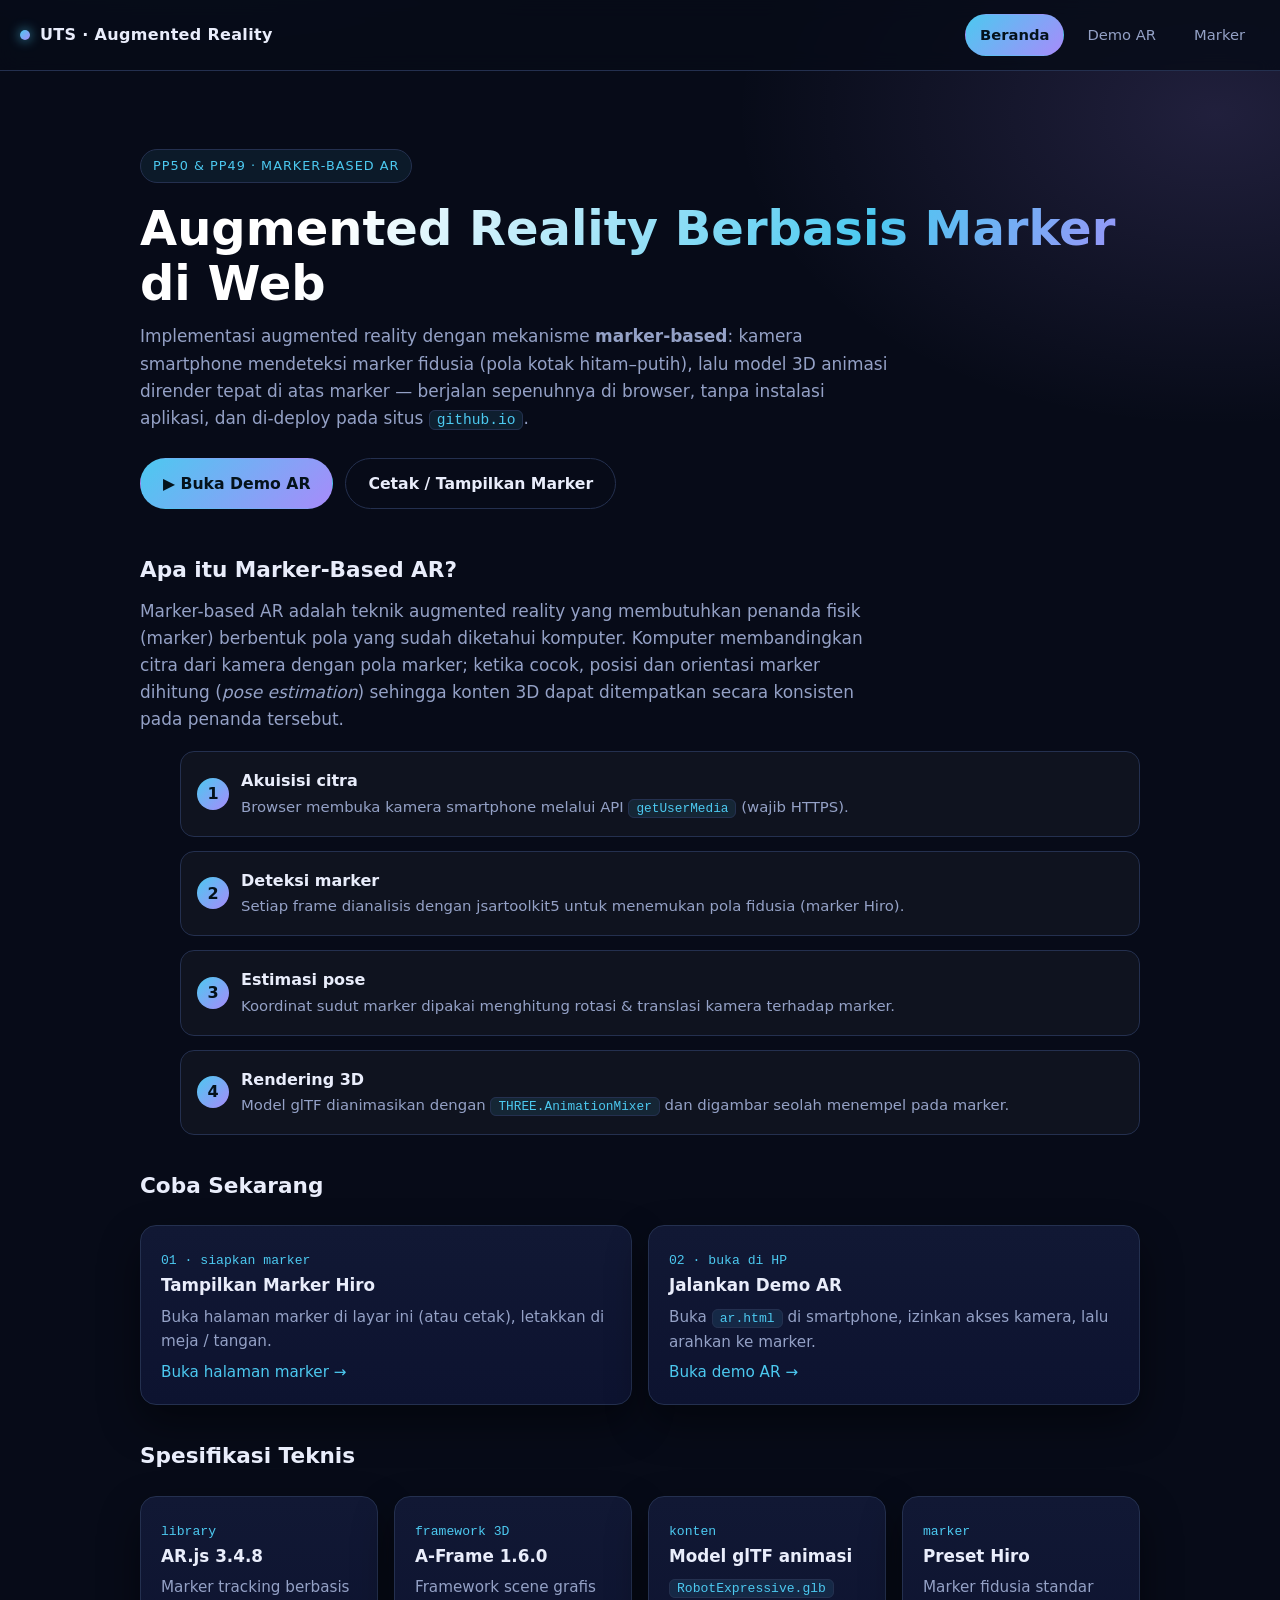
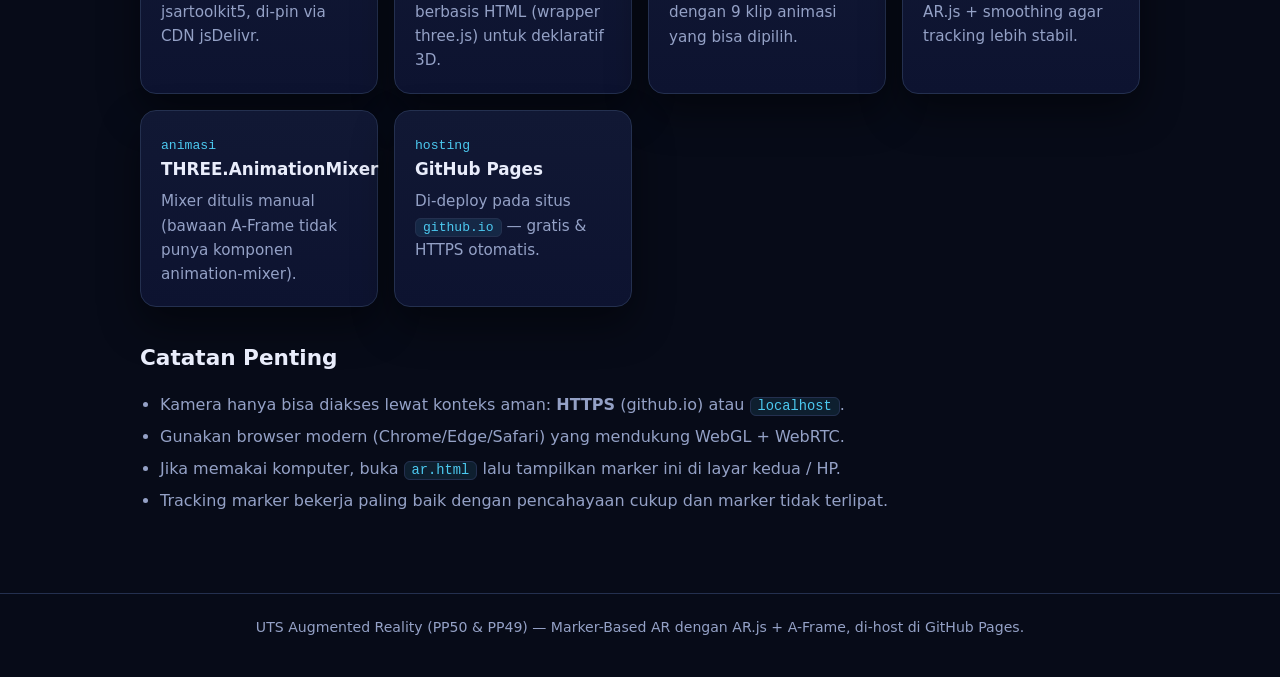
==== index.html @ b1ca07f9 "Implement marker-based AR with AR.js + A-Frame, deploy to GitHub Pages" ====
<!DOCTYPE html>
<html lang="id">
<head>
  <meta charset="utf-8">
  <meta name="viewport" content="width=device-width, initial-scale=1">
  <title>UTS Augmented Reality — Marker-Based AR</title>
  <meta name="description" content="Implementasi augmented reality berbasis marker (marker-based) dengan AR.js dan A-Frame, di-deploy di GitHub Pages.">
  <link rel="stylesheet" href="css/style.css">
</head>
<body>
  <nav class="nav">
    <a class="brand" href="index.html"><span class="dot"></span> UTS · Augmented Reality</a>
    <div class="links">
      <a href="index.html" class="active">Beranda</a>
      <a href="ar.html">Demo AR</a>
      <a href="marker.html">Marker</a>
    </div>
  </nav>

  <main class="wrap">
    <section class="hero">
      <span class="badge">PP50 &amp; PP49 · Marker-Based AR</span>
      <h1>Augmented Reality Berbasis Marker di Web</h1>
      <p class="lead">
        Implementasi augmented reality dengan mekanisme <strong>marker-based</strong>:
        kamera smartphone mendeteksi marker fidusia (pola kotak hitam–putih),
        lalu model 3D animasi dirender tepat di atas marker — berjalan sepenuhnya
        di browser, tanpa instalasi aplikasi, dan di-deploy pada situs
        <code class="inline">github.io</code>.
      </p>

      <div class="cta-row">
        <a class="btn" href="ar.html">▶ Buka Demo AR</a>
        <a class="btn ghost" href="marker.html">Cetak / Tampilkan Marker</a>
      </div>
    </section>

    <h2>Apa itu Marker-Based AR?</h2>
    <p class="lead">
      Marker-based AR adalah teknik augmented reality yang membutuhkan penanda fisik
      (marker) berbentuk pola yang sudah diketahui komputer. Komputer membandingkan
      citra dari kamera dengan pola marker; ketika cocok, posisi dan orientasi marker
      dihitung (<em>pose estimation</em>) sehingga konten 3D dapat ditempatkan secara
      konsisten pada penanda tersebut.
    </p>

    <ol class="steps">
      <li>
        <strong>Akuisisi citra</strong>
        <span>Browser membuka kamera smartphone melalui API <code class="inline">getUserMedia</code> (wajib HTTPS).</span>
      </li>
      <li>
        <strong>Deteksi marker</strong>
        <span>Setiap frame dianalisis dengan jsartoolkit5 untuk menemukan pola fidusia (marker Hiro).</span>
      </li>
      <li>
        <strong>Estimasi pose</strong>
        <span>Koordinat sudut marker dipakai menghitung rotasi &amp; translasi kamera terhadap marker.</span>
      </li>
      <li>
        <strong>Rendering 3D</strong>
        <span>Model glTF dianimasikan dengan <code class="inline">THREE.AnimationMixer</code> dan digambar seolah menempel pada marker.</span>
      </li>
    </ol>

    <h2>Coba Sekarang</h2>
    <div class="grid cols-2">
      <div class="card">
        <span class="k">01 · siapkan marker</span>
        <h3>Tampilkan Marker Hiro</h3>
        <p>Buka halaman marker di layar ini (atau cetak), letakkan di meja / tangan.</p>
        <p><a href="marker.html">Buka halaman marker →</a></p>
      </div>
      <div class="card">
        <span class="k">02 · buka di HP</span>
        <h3>Jalankan Demo AR</h3>
        <p>Buka <code class="inline">ar.html</code> di smartphone, izinkan akses kamera, lalu arahkan ke marker.</p>
        <p><a href="ar.html">Buka demo AR →</a></p>
      </div>
    </div>

    <h2>Spesifikasi Teknis</h2>
    <div class="grid cols-3">
      <div class="card">
        <span class="k">library</span>
        <h3>AR.js 3.4.8</h3>
        <p>Marker tracking berbasis jsartoolkit5, di-pin via CDN jsDelivr.</p>
      </div>
      <div class="card">
        <span class="k">framework 3D</span>
        <h3>A-Frame 1.6.0</h3>
        <p>Framework scene grafis berbasis HTML (wrapper three.js) untuk deklaratif 3D.</p>
      </div>
      <div class="card">
        <span class="k">konten</span>
        <h3>Model glTF animasi</h3>
        <p><code class="inline">RobotExpressive.glb</code> dengan 9 klip animasi yang bisa dipilih.</p>
      </div>
      <div class="card">
        <span class="k">marker</span>
        <h3>Preset Hiro</h3>
        <p>Marker fidusia standar AR.js + smoothing agar tracking lebih stabil.</p>
      </div>
      <div class="card">
        <span class="k">animasi</span>
        <h3>THREE.AnimationMixer</h3>
        <p>Mixer ditulis manual (bawaan A-Frame tidak punya komponen animation-mixer).</p>
      </div>
      <div class="card">
        <span class="k">hosting</span>
        <h3>GitHub Pages</h3>
        <p>Di-deploy pada situs <code class="inline">github.io</code> — gratis &amp; HTTPS otomatis.</p>
      </div>
    </div>

    <h2>Catatan Penting</h2>
    <ul class="plain">
      <li>Kamera hanya bisa diakses lewat konteks aman: <strong>HTTPS</strong> (github.io) atau <code class="inline">localhost</code>.</li>
      <li>Gunakan browser modern (Chrome/Edge/Safari) yang mendukung WebGL + WebRTC.</li>
      <li>Jika memakai komputer, buka <code class="inline">ar.html</code> lalu tampilkan marker ini di layar kedua / HP.</li>
      <li>Tracking marker bekerja paling baik dengan pencahayaan cukup dan marker tidak terlipat.</li>
    </ul>
  </main>

  <footer class="site">
    UTS Augmented Reality (PP50 &amp; PP49) — Marker-Based AR dengan AR.js + A-Frame, di-host di GitHub Pages.
  </footer>
</body>
</html>
---- css/style.css ----
/* UTS AR — Marker-Based Augmented Reality */
:root {
  --bg: #070b18;
  --panel: #111834;
  --panel-2: #0d1330;
  --line: #24304f;
  --text: #e9edfb;
  --muted: #94a1c6;
  --accent: #4cc9f0;
  --accent-2: #a78bfa;
  --ok: #34d399;
  --warn: #fbbf24;
  --danger: #f87171;
  --radius: 16px;
  --shadow: 0 18px 40px rgba(0, 0, 0, 0.45);
}

* { box-sizing: border-box; }

html, body {
  margin: 0;
  padding: 0;
  min-height: 100%;
}

body {
  background:
    radial-gradient(900px 500px at 15% -10%, rgba(76, 201, 240, 0.16), transparent 60%),
    radial-gradient(800px 520px at 95% 5%, rgba(167, 139, 250, 0.16), transparent 60%),
    var(--bg);
  color: var(--text);
  font-family: system-ui, -apple-system, "Segoe UI", Roboto, "Helvetica Neue", Arial, sans-serif;
  line-height: 1.6;
  -webkit-font-smoothing: antialiased;
}

a { color: var(--accent); text-decoration: none; }
a:hover { text-decoration: underline; }

/* ---------- Navigasi ---------- */
.nav {
  position: sticky;
  top: 0;
  z-index: 50;
  display: flex;
  align-items: center;
  gap: 16px;
  padding: 14px 20px;
  background: rgba(7, 11, 24, 0.82);
  backdrop-filter: blur(10px);
  border-bottom: 1px solid var(--line);
}

.nav .brand {
  font-weight: 700;
  letter-spacing: 0.02em;
  color: var(--text);
  display: flex;
  align-items: center;
  gap: 10px;
}

.nav .brand .dot {
  width: 10px;
  height: 10px;
  border-radius: 50%;
  background: linear-gradient(135deg, var(--accent), var(--accent-2));
  box-shadow: 0 0 12px rgba(76, 201, 240, 0.8);
}

.nav .links { margin-left: auto; display: flex; gap: 8px; flex-wrap: wrap; }

.nav .links a {
  padding: 8px 14px;
  border-radius: 999px;
  border: 1px solid transparent;
  color: var(--muted);
  font-size: 0.92rem;
}

.nav .links a:hover { color: var(--text); border-color: var(--line); text-decoration: none; }
.nav .links a.active { color: #04121b; background: linear-gradient(135deg, var(--accent), var(--accent-2)); font-weight: 600; }

/* ---------- Layout umum ---------- */
.wrap { max-width: 1040px; margin: 0 auto; padding: 32px 20px 64px; }

.hero { padding: 46px 0 10px; }

.badge {
  display: inline-block;
  padding: 6px 12px;
  border-radius: 999px;
  border: 1px solid var(--line);
  background: rgba(76, 201, 240, 0.08);
  color: var(--accent);
  font-size: 0.8rem;
  letter-spacing: 0.08em;
  text-transform: uppercase;
}

h1 {
  font-size: clamp(1.9rem, 4.5vw, 3rem);
  line-height: 1.15;
  margin: 18px 0 12px;
  background: linear-gradient(120deg, #fff 20%, var(--accent) 70%, var(--accent-2));
  -webkit-background-clip: text;
  background-clip: text;
  color: transparent;
}

h2 { font-size: 1.35rem; margin: 34px 0 10px; }
h3 { font-size: 1.05rem; margin: 0 0 6px; }
p.lead { color: var(--muted); font-size: 1.06rem; max-width: 70ch; margin: 0; }

.grid { display: grid; gap: 16px; margin-top: 22px; }
.grid.cols-2 { grid-template-columns: repeat(auto-fit, minmax(260px, 1fr)); }
.grid.cols-3 { grid-template-columns: repeat(auto-fit, minmax(230px, 1fr)); }

.card {
  background: linear-gradient(180deg, var(--panel), var(--panel-2));
  border: 1px solid var(--line);
  border-radius: var(--radius);
  padding: 20px;
  box-shadow: var(--shadow);
}

.card p { color: var(--muted); margin: 6px 0 0; font-size: 0.95rem; }
.card .k { color: var(--accent); font-family: ui-monospace, "Cascadia Mono", Consolas, monospace; font-size: 0.82rem; }

.steps { counter-reset: step; display: grid; gap: 14px; margin-top: 18px; }
.steps li {
  list-style: none;
  counter-increment: step;
  position: relative;
  padding: 16px 18px 16px 60px;
  background: rgba(255, 255, 255, 0.03);
  border: 1px solid var(--line);
  border-radius: 14px;
}
.steps li::before {
  content: counter(step);
  position: absolute;
  left: 16px;
  top: 50%;
  transform: translateY(-50%);
  width: 32px;
  height: 32px;
  border-radius: 50%;
  display: grid;
  place-items: center;
  font-weight: 700;
  color: #04121b;
  background: linear-gradient(135deg, var(--accent), var(--accent-2));
}
.steps li strong { display: block; }
.steps li span { color: var(--muted); font-size: 0.93rem; }

.cta-row { display: flex; gap: 12px; flex-wrap: wrap; margin-top: 26px; }

.btn {
  display: inline-flex;
  align-items: center;
  justify-content: center;
  gap: 8px;
  padding: 12px 22px;
  border-radius: 999px;
  border: 1px solid transparent;
  font-size: 0.98rem;
  font-weight: 600;
  cursor: pointer;
  background: linear-gradient(135deg, var(--accent), var(--accent-2));
  color: #04121b;
  transition: transform 0.15s ease, box-shadow 0.15s ease;
}
.btn:hover { transform: translateY(-2px); box-shadow: 0 10px 24px rgba(76, 201, 240, 0.3); text-decoration: none; }

.btn.ghost {
  background: transparent;
  border-color: var(--line);
  color: var(--text);
}
.btn.ghost:hover { border-color: var(--accent); box-shadow: none; }

footer.site {
  border-top: 1px solid var(--line);
  color: var(--muted);
  font-size: 0.88rem;
  text-align: center;
  padding: 22px 12px 40px;
}

code.inline {
  background: rgba(76, 201, 240, 0.1);
  border: 1px solid var(--line);
  border-radius: 6px;
  padding: 1px 7px;
  font-family: ui-monospace, "Cascadia Mono", Consolas, monospace;
  font-size: 0.86em;
  color: var(--accent);
}

ul.plain { padding-left: 20px; color: var(--muted); }
ul.plain li { margin: 6px 0; }

/* ---------- Halaman marker ---------- */
.marker-stage {
  display: grid;
  place-items: center;
  padding: 24px 0 8px;
}

.marker-plate {
  background: #fff;
  padding: 18px;
  border-radius: 18px;
  box-shadow: var(--shadow);
  text-align: center;
  max-width: min(92vw, 520px);
}

.marker-plate img {
  width: min(78vw, 460px);
  height: auto;
  display: block;
  image-rendering: pixelated;
}

.marker-plate .caption {
  color: #111;
  font-size: 0.9rem;
  margin: 12px 0 0;
  font-weight: 600;
}

/* ---------- Halaman AR (full-viewport) ---------- */
body.ar-page {
  margin: 0;
  height: 100vh;
  overflow: hidden;
  background: #000;
}

body.ar-page a-scene {
  position: absolute;
  inset: 0;
  width: 100vw !important;
  height: 100vh !important;
  height: 100dvh !important;
}

.ar-topbar {
  position: fixed;
  top: 0;
  left: 0;
  right: 0;
  z-index: 30;
  display: flex;
  align-items: center;
  justify-content: space-between;
  gap: 10px;
  padding: 12px 14px;
  padding-top: max(12px, env(safe-area-inset-top));
  background: linear-gradient(180deg, rgba(0, 0, 0, 0.72), transparent);
  pointer-events: none;
}

.ar-topbar > * { pointer-events: auto; }

.ar-title {
  font-size: 0.88rem;
  font-weight: 600;
  letter-spacing: 0.04em;
  color: #dfe6ff;
  text-shadow: 0 2px 8px rgba(0, 0, 0, 0.8);
}

.btn-chip {
  padding: 8px 14px;
  border-radius: 999px;
  border: 1px solid rgba(255, 255, 255, 0.28);
  background: rgba(6, 10, 24, 0.66);
  color: #eaf0ff;
  font-size: 0.86rem;
  font-weight: 600;
  backdrop-filter: blur(8px);
}
.btn-chip:hover { border-color: var(--accent); text-decoration: none; }

.ar-status {
  position: fixed;
  top: 62px;
  left: 50%;
  transform: translateX(-50%);
  z-index: 30;
  display: inline-flex;
  align-items: center;
  gap: 8px;
  padding: 8px 16px;
  border-radius: 999px;
  font-size: 0.86rem;
  font-weight: 600;
  background: rgba(6, 10, 24, 0.72);
  border: 1px solid rgba(255, 255, 255, 0.18);
  backdrop-filter: blur(8px);
  transition: border-color 0.25s ease, color 0.25s ease;
}

.ar-status::before {
  content: "";
  width: 9px;
  height: 9px;
  border-radius: 50%;
  background: var(--warn);
  box-shadow: 0 0 10px var(--warn);
  animation: pulse 1.2s ease-in-out infinite;
}

.ar-status[data-state="found"] { border-color: rgba(52, 211, 153, 0.7); color: #d5fff0; }
.ar-status[data-state="found"]::before { background: var(--ok); box-shadow: 0 0 10px var(--ok); animation: none; }
.ar-status[data-state="error"] { border-color: rgba(248, 113, 113, 0.7); color: #ffe1e1; }
.ar-status[data-state="error"]::before { background: var(--danger); box-shadow: 0 0 10px var(--danger); animation: none; }

@keyframes pulse {
  0%, 100% { opacity: 1; transform: scale(1); }
  50% { opacity: 0.35; transform: scale(0.7); }
}

.ar-controls {
  position: fixed;
  left: 0;
  right: 0;
  bottom: 0;
  z-index: 30;
  display: flex;
  gap: 8px;
  justify-content: center;
  flex-wrap: wrap;
  padding: 14px 12px;
  padding-bottom: max(14px, env(safe-area-inset-bottom));
  background: linear-gradient(0deg, rgba(0, 0, 0, 0.78), transparent);
  pointer-events: none;
}

.ar-controls > * { pointer-events: auto; }

.anim-btn {
  padding: 9px 16px;
  border-radius: 999px;
  border: 1px solid rgba(255, 255, 255, 0.25);
  background: rgba(8, 13, 32, 0.72);
  color: #e7edff;
  font-size: 0.86rem;
  font-weight: 600;
  cursor: pointer;
  backdrop-filter: blur(8px);
}

.anim-btn.active {
  background: linear-gradient(135deg, var(--accent), var(--accent-2));
  color: #04121b;
  border-color: transparent;
}

/* ---------- Overlay (intro / loading / error) ---------- */
.overlay {
  position: fixed;
  inset: 0;
  z-index: 60;
  display: grid;
  place-items: center;
  padding: 22px;
  background: rgba(4, 7, 18, 0.86);
  backdrop-filter: blur(6px);
  transition: opacity 0.3s ease;
}

.overlay.hidden { opacity: 0; pointer-events: none; }

.overlay-card {
  width: min(520px, 100%);
  background: linear-gradient(180deg, var(--panel), var(--panel-2));
  border: 1px solid var(--line);
  border-radius: 20px;
  padding: 26px 24px;
  box-shadow: var(--shadow);
  text-align: center;
}

.overlay-card h1 { font-size: 1.5rem; margin-top: 0; }
.overlay-card p { color: var(--muted); font-size: 0.96rem; }
.overlay-card .overlay-actions { display: flex; gap: 10px; justify-content: center; flex-wrap: wrap; margin-top: 18px; }

.overlay-card ul.howto {
  text-align: left;
  padding-left: 20px;
  color: var(--muted);
  font-size: 0.93rem;
}

.overlay-card.error h1 { color: var(--danger); -webkit-text-fill-color: var(--danger); }

.spinner {
  width: 44px;
  height: 44px;
  margin: 4px auto 14px;
  border-radius: 50%;
  border: 4px solid rgba(255, 255, 255, 0.14);
  border-top-color: var(--accent);
  animation: spin 0.9s linear infinite;
}

@keyframes spin { to { transform: rotate(360deg); } }

@media print {
  body * { visibility: hidden; }
  .marker-plate, .marker-plate * { visibility: visible; }
  .marker-plate {
    position: absolute;
    left: 50%;
    top: 50%;
    transform: translate(-50%, -50%);
    box-shadow: none;
    padding: 0;
    border-radius: 0;
    max-width: none;
  }
  .marker-plate img { width: 150mm; }
  .marker-plate .caption { display: none; }
}
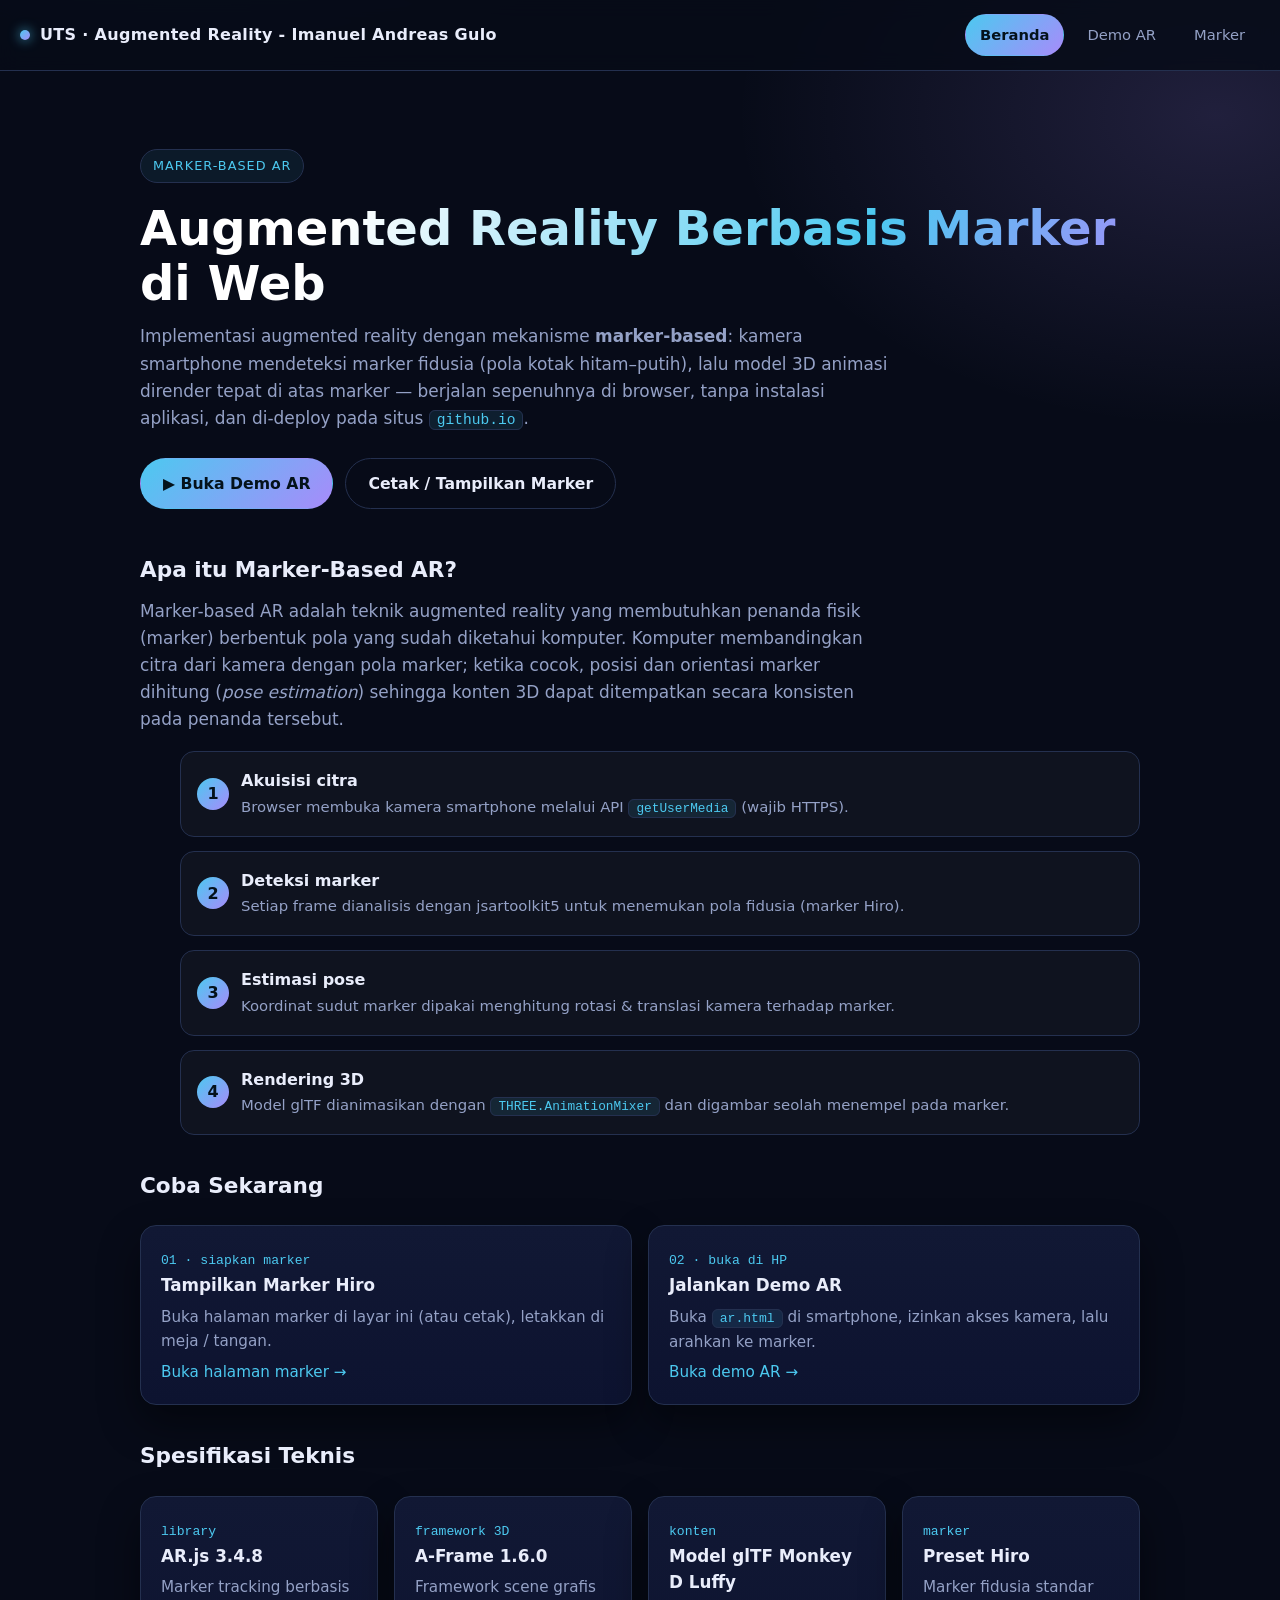
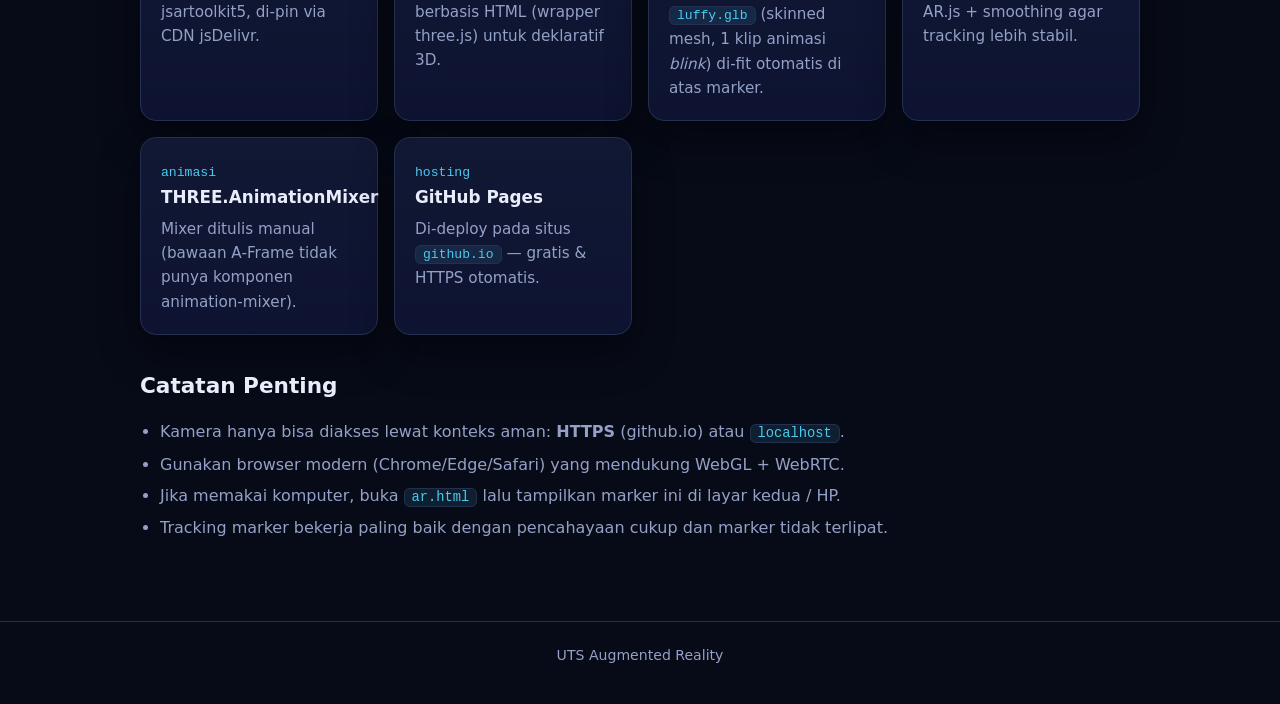
==== commit c51e1774: "Replace AR model with Monkey D Luffy glTF and update copy/docs" ====
--- a/index.html
+++ b/index.html
@@ -9,7 +9,7 @@
 </head>
 <body>
   <nav class="nav">
-    <a class="brand" href="index.html"><span class="dot"></span> UTS · Augmented Reality</a>
+    <a class="brand" href="index.html"><span class="dot"></span> UTS · Augmented Reality - Imanuel Andreas Gulo</a>
     <div class="links">
       <a href="index.html" class="active">Beranda</a>
       <a href="ar.html">Demo AR</a>
@@ -19,7 +19,7 @@
 
   <main class="wrap">
     <section class="hero">
-      <span class="badge">PP50 &amp; PP49 · Marker-Based AR</span>
+      <span class="badge">Marker-Based AR</span>
       <h1>Augmented Reality Berbasis Marker di Web</h1>
       <p class="lead">
         Implementasi augmented reality dengan mekanisme <strong>marker-based</strong>:
@@ -93,8 +93,8 @@
       </div>
       <div class="card">
         <span class="k">konten</span>
-        <h3>Model glTF animasi</h3>
-        <p><code class="inline">RobotExpressive.glb</code> dengan 9 klip animasi yang bisa dipilih.</p>
+        <h3>Model glTF Monkey D Luffy</h3>
+        <p><code class="inline">luffy.glb</code> (skinned mesh, 1 klip animasi <em>blink</em>) di-fit otomatis di atas marker.</p>
       </div>
       <div class="card">
         <span class="k">marker</span>
@@ -123,7 +123,7 @@
   </main>
 
   <footer class="site">
-    UTS Augmented Reality (PP50 &amp; PP49) — Marker-Based AR dengan AR.js + A-Frame, di-host di GitHub Pages.
+    UTS Augmented Reality
   </footer>
 </body>
 </html>
